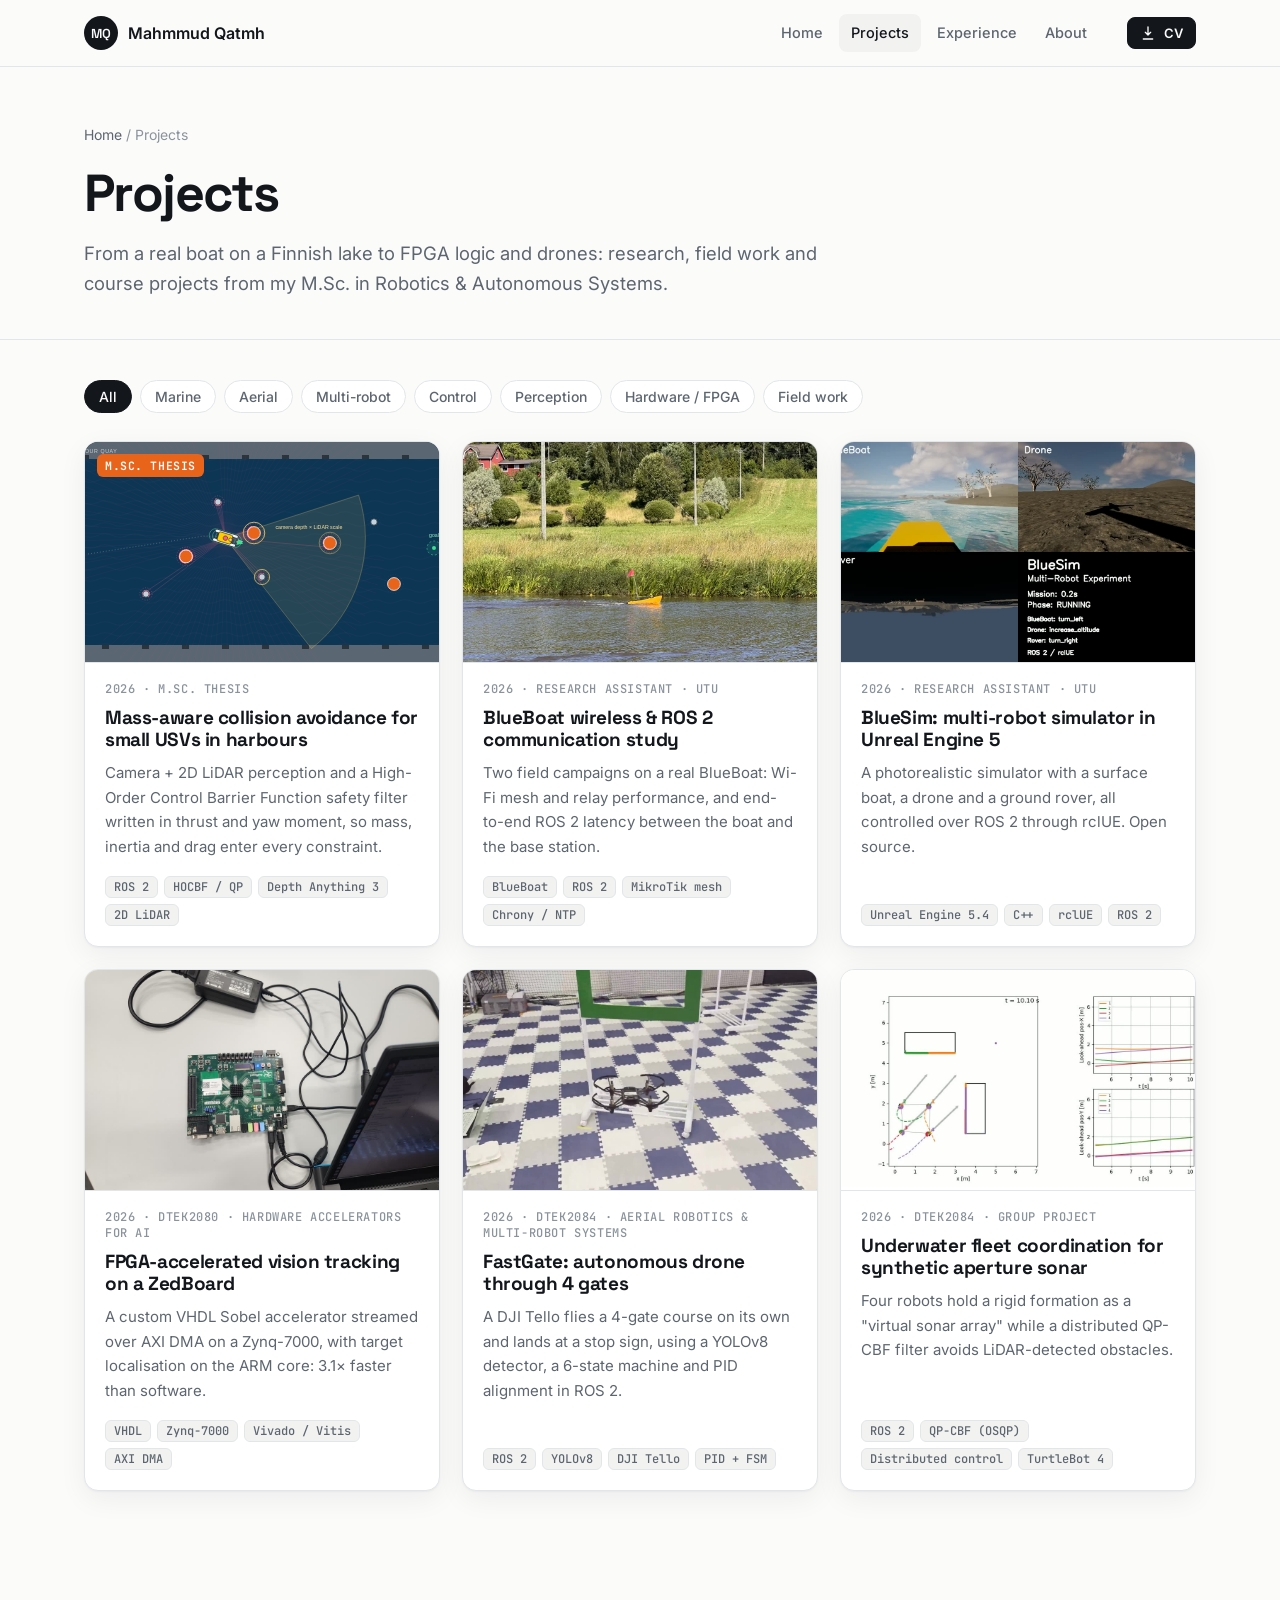
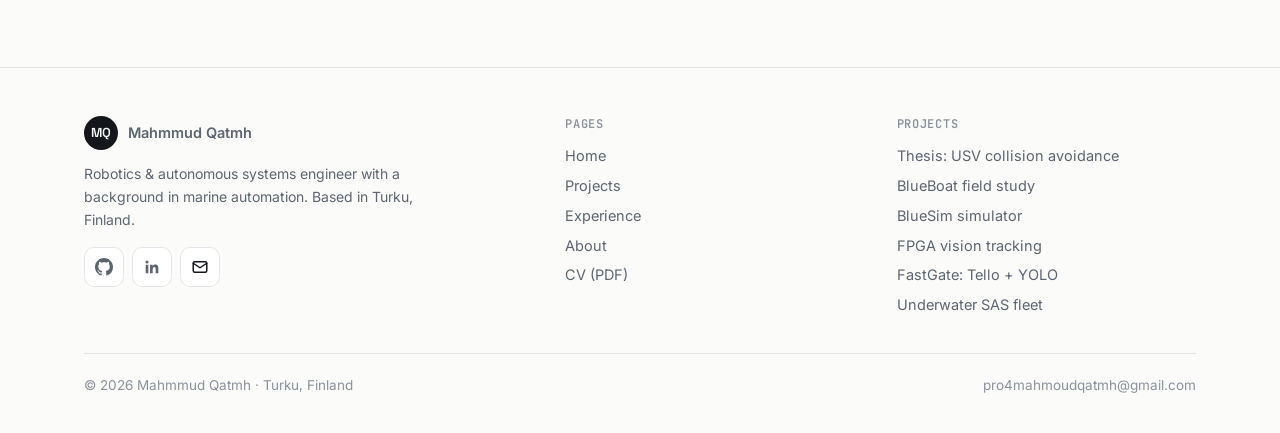
==== projects/index.html @ 80abffbb "Rebuild as multi-page portfolio: project gallery with 6 project pages, experience, about Co-Authored" ====
<!doctype html>
<html lang="en">
<head>
<meta charset="utf-8">
<meta name="viewport" content="width=device-width, initial-scale=1">
<title>Projects · Mahmmud Qatmh</title>
<meta name="description" content="Robotics projects by Mahmmud Qatmh: USV collision avoidance, BlueBoat field study, BlueSim, FPGA vision, autonomous drones and multi-robot control.">
<meta name="author" content="Mahmmud Qatmh">
<meta property="og:title" content="Projects · Mahmmud Qatmh">
<meta property="og:description" content="Robotics projects by Mahmmud Qatmh: USV collision avoidance, BlueBoat field study, BlueSim, FPGA vision, autonomous drones and multi-robot control.">
<meta property="og:image" content="https://mahmmudqatmh.github.io/media/bluesim-multirobot.jpg">
<meta property="og:type" content="website">
<link rel="icon" href="data:image/svg+xml,%3Csvg xmlns='http://www.w3.org/2000/svg' viewBox='0 0 64 64'%3E%3Ccircle cx='32' cy='32' r='32' fill='%2313171c'/%3E%3Ctext x='32' y='41' font-family='Arial' font-weight='700' font-size='24' fill='white' text-anchor='middle'%3EMQ%3C/text%3E%3C/svg%3E">
<link rel="preconnect" href="https://fonts.googleapis.com">
<link rel="preconnect" href="https://fonts.gstatic.com" crossorigin>
<link href="https://fonts.googleapis.com/css2?family=Inter:wght@400;500;600;700&family=JetBrains+Mono:wght@400;500;600&family=Space+Grotesk:wght@500;600;700&display=swap" rel="stylesheet">
<link rel="stylesheet" href="../styles.css?v=202611231419">
</head>
<body>
<a class="skip" href="#main">Skip to content</a>
<header class="site-header">
  <div class="wrap header-inner">
    <a class="brand" href="../index.html"><span class="mono">MQ</span><span>Mahmmud Qatmh</span></a>
    <nav class="nav" aria-label="Main"><a href="../index.html">Home</a><a href="../projects/index.html" aria-current="page">Projects</a><a href="../experience.html">Experience</a><a href="../about.html">About</a></nav>
    <a class="btn btn-small header-cv" href="../Mahmmud_Qatmh_CV.pdf" download><svg viewBox="0 0 24 24" fill="none" stroke="currentColor" stroke-width="2" stroke-linecap="round" stroke-linejoin="round" aria-hidden="true"><path d="M12 3v12m0 0-4-4m4 4 4-4M5 21h14"/></svg>CV</a>
    <button class="menu-btn" aria-label="Menu" aria-expanded="false"><svg width="20" height="20" viewBox="0 0 24 24" fill="none" stroke="currentColor" stroke-width="2" stroke-linecap="round" aria-hidden="true"><path d="M4 7h16M4 12h16M4 17h16"/></svg></button>
  </div>
</header>
<main id="main">

<section class="page-head">
  <div class="wrap">
    <div class="crumbs"><a href="../index.html">Home</a> / Projects</div>
    <h1>Projects</h1>
    <p class="lead narrow">From a real boat on a Finnish lake to FPGA logic and drones: research, field work and course projects from my M.Sc. in Robotics &amp; Autonomous Systems.</p>
  </div>
</section>
<section class="section" style="padding-top:40px">
  <div class="wrap">
    <div class="filters" role="group" aria-label="Filter projects"><button type="button" data-filter="all" aria-pressed="true">All</button><button type="button" data-filter="marine" aria-pressed="false">Marine</button><button type="button" data-filter="aerial" aria-pressed="false">Aerial</button><button type="button" data-filter="multirobot" aria-pressed="false">Multi-robot</button><button type="button" data-filter="control" aria-pressed="false">Control</button><button type="button" data-filter="perception" aria-pressed="false">Perception</button><button type="button" data-filter="hardware" aria-pressed="false">Hardware / FPGA</button><button type="button" data-filter="field" aria-pressed="false">Field work</button></div>
    <div class="grid grid-3"><article class="pcard reveal" data-tags="marine control perception">
      <span class="badge">M.Sc. thesis</span><div class="thumb"><img src="../media/thesis-sim.svg" alt="" loading="lazy"></div>
      <div class="body">
        <div class="meta">2026 · M.Sc. thesis</div>
        <h3><a href="../projects/thesis-usv-collision-avoidance.html">Mass-aware collision avoidance for small USVs in harbours</a></h3>
        <p>Camera + 2D LiDAR perception and a High-Order Control Barrier Function safety filter written in thrust and yaw moment, so mass, inertia and drag enter every constraint.</p>
        <ul class="tags"><li>ROS 2</li><li>HOCBF / QP</li><li>Depth Anything 3</li><li>2D LiDAR</li></ul>
      </div>
    </article><article class="pcard reveal" data-tags="marine field">
      <div class="thumb"><img src="../media/bb-ground2.jpg" alt="" loading="lazy"></div>
      <div class="body">
        <div class="meta">2026 · Research Assistant · UTU</div>
        <h3><a href="../projects/blueboat-communication.html">BlueBoat wireless &amp; ROS 2 communication study</a></h3>
        <p>Two field campaigns on a real BlueBoat: Wi-Fi mesh and relay performance, and end-to-end ROS 2 latency between the boat and the base station.</p>
        <ul class="tags"><li>BlueBoat</li><li>ROS 2</li><li>MikroTik mesh</li><li>Chrony / NTP</li></ul>
      </div>
    </article><article class="pcard reveal" data-tags="marine multirobot aerial">
      <div class="thumb"><img src="../media/bluesim-multirobot.jpg" alt="" loading="lazy"></div>
      <div class="body">
        <div class="meta">2026 · Research Assistant · UTU</div>
        <h3><a href="../projects/bluesim.html">BlueSim: multi-robot simulator in Unreal Engine 5</a></h3>
        <p>A photorealistic simulator with a surface boat, a drone and a ground rover, all controlled over ROS 2 through rclUE. Open source.</p>
        <ul class="tags"><li>Unreal Engine 5.4</li><li>C++</li><li>rclUE</li><li>ROS 2</li></ul>
      </div>
    </article><article class="pcard reveal" data-tags="hardware perception">
      <div class="thumb"><img src="../media/fpga-zedboard.jpg" alt="" loading="lazy"></div>
      <div class="body">
        <div class="meta">2026 · DTEK2080 · Hardware Accelerators for AI</div>
        <h3><a href="../projects/fpga-vision-tracking.html">FPGA-accelerated vision tracking on a ZedBoard</a></h3>
        <p>A custom VHDL Sobel accelerator streamed over AXI DMA on a Zynq-7000, with target localisation on the ARM core: 3.1× faster than software.</p>
        <ul class="tags"><li>VHDL</li><li>Zynq-7000</li><li>Vivado / Vitis</li><li>AXI DMA</li></ul>
      </div>
    </article><article class="pcard reveal" data-tags="aerial perception control">
      <div class="thumb"><img src="../media/fastgate-run.jpg" alt="" loading="lazy"></div>
      <div class="body">
        <div class="meta">2026 · DTEK2084 · Aerial Robotics &amp; Multi-robot Systems</div>
        <h3><a href="../projects/fastgate-tello.html">FastGate: autonomous drone through 4 gates</a></h3>
        <p>A DJI Tello flies a 4-gate course on its own and lands at a stop sign, using a YOLOv8 detector, a 6-state machine and PID alignment in ROS 2.</p>
        <ul class="tags"><li>ROS 2</li><li>YOLOv8</li><li>DJI Tello</li><li>PID + FSM</li></ul>
      </div>
    </article><article class="pcard reveal" data-tags="marine multirobot control">
      <div class="thumb"><img src="../media/sas-full.jpg" alt="" loading="lazy"></div>
      <div class="body">
        <div class="meta">2026 · DTEK2084 · group project</div>
        <h3><a href="../projects/underwater-sas-fleet.html">Underwater fleet coordination for synthetic aperture sonar</a></h3>
        <p>Four robots hold a rigid formation as a &quot;virtual sonar array&quot; while a distributed QP-CBF filter avoids LiDAR-detected obstacles.</p>
        <ul class="tags"><li>ROS 2</li><li>QP-CBF (OSQP)</li><li>Distributed control</li><li>TurtleBot 4</li></ul>
      </div>
    </article></div>
  </div>
</section>
</main>
<footer class="site-footer">
  <div class="wrap">
    <div class="footer-grid">
      <div>
        <a class="brand" href="../index.html"><span class="mono">MQ</span><span>Mahmmud Qatmh</span></a>
        <p class="muted small" style="max-width:340px;margin-top:12px">Robotics &amp; autonomous systems engineer with a background in marine automation. Based in Turku, Finland.</p>
        <div class="icon-row mt-s">
          <a class="icon-btn" href="https://github.com/MahmmudQatmh" target="_blank" rel="noopener" aria-label="GitHub"><svg viewBox="0 0 16 16" fill="currentColor" aria-hidden="true"><path d="M8 0C3.58 0 0 3.58 0 8c0 3.54 2.29 6.53 5.47 7.59.4.07.55-.17.55-.38 0-.19-.01-.82-.01-1.49-2.01.37-2.53-.49-2.69-.94-.09-.23-.48-.94-.82-1.13-.28-.15-.68-.52-.01-.53.63-.01 1.08.58 1.23.82.72 1.21 1.87.87 2.33.66.07-.52.28-.87.51-1.07-1.78-.2-3.64-.89-3.64-3.95 0-.87.31-1.59.82-2.15-.08-.2-.36-1.02.08-2.12 0 0 .67-.21 2.2.82.64-.18 1.32-.27 2-.27.68 0 1.36.09 2 .27 1.53-1.04 2.2-.82 2.2-.82.44 1.1.16 1.92.08 2.12.51.56.82 1.27.82 2.15 0 3.07-1.87 3.75-3.65 3.95.29.25.54.73.54 1.48 0 1.07-.01 1.93-.01 2.2 0 .21.15.46.55.38A8.01 8.01 0 0016 8c0-4.42-3.58-8-8-8z"/></svg></a>
          <a class="icon-btn" href="https://www.linkedin.com/in/mahmmud-qatmh" target="_blank" rel="noopener" aria-label="LinkedIn"><svg viewBox="0 0 24 24" fill="currentColor" aria-hidden="true"><path d="M20.45 20.45h-3.55v-5.57c0-1.33-.03-3.04-1.85-3.04-1.85 0-2.14 1.45-2.14 2.94v5.67H9.36V9h3.41v1.56h.05c.48-.9 1.64-1.85 3.37-1.85 3.6 0 4.27 2.37 4.27 5.46v6.28zM5.34 7.43a2.06 2.06 0 110-4.12 2.06 2.06 0 010 4.12zM7.12 20.45H3.56V9h3.56v11.45z"/></svg></a>
          <button class="icon-btn" data-open-email aria-label="Email"><svg viewBox="0 0 24 24" fill="none" stroke="currentColor" stroke-width="2" stroke-linecap="round" stroke-linejoin="round" aria-hidden="true"><rect x="3" y="5" width="18" height="14" rx="2"/><path d="m3 7 9 6 9-6"/></svg></button>
        </div>
      </div>
      <div><h4>Pages</h4><ul><li><a href="../index.html">Home</a></li><li><a href="../projects/index.html">Projects</a></li><li><a href="../experience.html">Experience</a></li><li><a href="../about.html">About</a></li><li><a href="../Mahmmud_Qatmh_CV.pdf" download>CV (PDF)</a></li></ul></div>
      <div><h4>Projects</h4><ul><li><a href="../projects/thesis-usv-collision-avoidance.html">Thesis: USV collision avoidance</a></li><li><a href="../projects/blueboat-communication.html">BlueBoat field study</a></li><li><a href="../projects/bluesim.html">BlueSim simulator</a></li><li><a href="../projects/fpga-vision-tracking.html">FPGA vision tracking</a></li><li><a href="../projects/fastgate-tello.html">FastGate: Tello + YOLO</a></li><li><a href="../projects/underwater-sas-fleet.html">Underwater SAS fleet</a></li></ul></div>
    </div>
    <div class="footer-bottom"><span>© 2026 Mahmmud Qatmh · Turku, Finland</span><span>pro4mahmoudqatmh@gmail.com</span></div>
  </div>
</footer>
<script src="../main.js?v=202611231419"></script>
</body>
</html>
---- styles.css ----
/* =========================================================
   Mahmmud Qatmh — portfolio
   Design tokens, layout and components
   ========================================================= */
:root {
  --bg: #fbfbfa;
  --bg-alt: #f2f3f1;
  --surface: #ffffff;
  --text: #13171c;
  --muted: #5d6670;
  --faint: #8a939c;
  --line: #e3e6e8;
  --accent: #1d4ed8;
  --accent-ink: #ffffff;
  --accent-soft: #e8eefc;
  --signal: #e8641b;
  --ok: #16a34a;
  --radius: 14px;
  --shadow: 0 1px 2px rgba(16, 24, 40, .04), 0 8px 28px rgba(16, 24, 40, .06);
  --dp-sea: #0d3554;
  --dp-wave: rgba(255,255,255,.14);
  --font: "Inter", system-ui, -apple-system, "Segoe UI", sans-serif;
  --display: "Space Grotesk", "Inter", system-ui, sans-serif;
  --mono: "JetBrains Mono", ui-monospace, monospace;
  color-scheme: light;
}
@media (prefers-color-scheme: dark) {
  :root {
    --bg: #0c0f13;
    --bg-alt: #12161b;
    --surface: #161b21;
    --text: #e8ecf0;
    --muted: #9aa5b1;
    --faint: #6e7883;
    --line: #252c34;
    --accent: #6d9cff;
    --accent-ink: #08111f;
    --accent-soft: #17223a;
    --signal: #ff8a3d;
    --shadow: none;
    --dp-sea: #082338;
    color-scheme: dark;
  }
}

* { box-sizing: border-box; }
html { scroll-behavior: smooth; scroll-padding-top: 80px; -webkit-text-size-adjust: 100%; }
body { margin: 0; background: var(--bg); color: var(--text); font: 16px/1.65 var(--font); -webkit-font-smoothing: antialiased; }
img, video, svg { max-width: 100%; display: block; }
a { color: var(--accent); text-decoration-thickness: 1px; text-underline-offset: 3px; }
code { font: .86em var(--mono); background: var(--bg-alt); border: 1px solid var(--line); padding: .05em .35em; border-radius: 5px; }
h1, h2, h3, h4 { font-family: var(--display); letter-spacing: -.02em; line-height: 1.15; margin: 0; }
.wrap { max-width: 1160px; margin: 0 auto; padding: 0 24px; }
.narrow { max-width: 760px; }
.muted { color: var(--muted); }
.small { font-size: 14px; }
.mt-s { margin-top: 16px; } .mt { margin-top: 48px; } .mt-m { margin-top: 36px; }
.skip { position: absolute; left: -999px; top: 8px; background: var(--surface); padding: 8px 12px; border-radius: 8px; z-index: 100; }
.skip:focus { left: 8px; }
:focus-visible { outline: 2px solid var(--accent); outline-offset: 2px; }

/* ---------- header ---------- */
.site-header { position: sticky; top: 0; z-index: 50; background: color-mix(in srgb, var(--bg) 85%, transparent); backdrop-filter: saturate(1.4) blur(12px); border-bottom: 1px solid var(--line); }
.header-inner { display: flex; align-items: center; gap: 28px; height: 66px; }
.brand { display: flex; align-items: center; gap: 10px; color: var(--text); text-decoration: none; font-weight: 600; }
.mono { width: 34px; height: 34px; border-radius: 50%; display: grid; place-items: center; background: var(--text); color: var(--bg); font: 600 13px var(--display); letter-spacing: .02em; flex: none; overflow: hidden; }
.mono img { width: 100%; height: 100%; object-fit: cover; }
.nav { display: flex; gap: 4px; margin-left: auto; }
.nav a { color: var(--muted); text-decoration: none; font-size: 14.5px; font-weight: 500; padding: 7px 12px; border-radius: 8px; }
.nav a:hover { color: var(--text); background: var(--bg-alt); }
.nav a[aria-current="page"] { color: var(--text); background: var(--bg-alt); }
.menu-btn { display: none; margin-left: auto; background: none; border: 1px solid var(--line); border-radius: 8px; width: 40px; height: 38px; color: var(--text); cursor: pointer; }
.menu-btn svg { margin: auto; }

/* ---------- buttons ---------- */
.btn { display: inline-flex; align-items: center; gap: 8px; background: var(--text); color: var(--bg); padding: 11px 18px; border-radius: 10px; font: 600 14.5px var(--font); text-decoration: none; border: 1px solid var(--text); cursor: pointer; transition: transform .15s, opacity .15s; white-space: nowrap; }
.btn:hover { transform: translateY(-1px); opacity: .92; }
.btn-ghost { background: var(--surface); color: var(--text); border-color: var(--line); }
.btn-ghost:hover { border-color: var(--faint); }
.btn-accent { background: var(--accent); border-color: var(--accent); color: var(--accent-ink); }
.btn-small { padding: 7px 12px; font-size: 13px; border-radius: 8px; }
.btn svg { width: 16px; height: 16px; flex: none; }
.btn-row { display: flex; flex-wrap: wrap; gap: 10px; }
.icon-row { display: flex; gap: 8px; }
.icon-btn { width: 40px; height: 40px; border-radius: 10px; display: grid; place-items: center; border: 1px solid var(--line); background: var(--surface); color: var(--text); cursor: pointer; transition: border-color .15s; }
.icon-btn:hover { border-color: var(--faint); }
.icon-btn svg { width: 18px; height: 18px; }

/* ---------- labels, tags ---------- */
.eyebrow { font: 500 12.5px/1.4 var(--mono); text-transform: uppercase; letter-spacing: .07em; color: var(--signal); margin: 0 0 14px; }
.pill { display: inline-flex; align-items: center; gap: 8px; font-size: 13.5px; font-weight: 500; color: var(--text); background: var(--surface); border: 1px solid var(--line); padding: 6px 12px 6px 10px; border-radius: 999px; }
.dot { width: 8px; height: 8px; border-radius: 50%; background: var(--ok); box-shadow: 0 0 0 4px color-mix(in srgb, var(--ok) 20%, transparent); flex: none; }
.tags { display: flex; flex-wrap: wrap; gap: 6px; list-style: none; padding: 0; margin: 0; }
.tags li { font: 500 12px var(--mono); color: var(--muted); background: var(--bg-alt); border: 1px solid var(--line); padding: 2px 8px; border-radius: 6px; }
.chips { display: flex; flex-wrap: wrap; gap: 8px; margin: 0; }
.chips span { background: var(--surface); border: 1px solid var(--line); border-radius: 999px; padding: 5px 12px; font-size: 14px; }

/* ---------- sections ---------- */
.section { padding: 88px 0; }
.section.alt { background: var(--bg-alt); border-top: 1px solid var(--line); border-bottom: 1px solid var(--line); }
.section-head { display: flex; align-items: end; justify-content: space-between; gap: 24px; margin-bottom: 36px; }
.h2 { font-size: clamp(28px, 3.4vw, 38px); }
.h3 { font-size: 20px; margin-bottom: 12px; }
.lead { font-size: 18.5px; color: var(--muted); margin: 0; }
.lead b, .lead strong { color: var(--text); font-weight: 600; }
.link-arrow { font-weight: 600; text-decoration: none; white-space: nowrap; }
.link-arrow:hover { text-decoration: underline; }

/* ---------- home hero ---------- */
.hero { padding: 72px 0 64px; }
.hero-grid { display: grid; grid-template-columns: 1.35fr 1fr; gap: 56px; align-items: center; }
.hero h1 { font-size: clamp(40px, 6vw, 68px); letter-spacing: -.035em; margin: 22px 0 10px; }
.hero .role { font: 500 clamp(18px, 2vw, 22px)/1.35 var(--display); color: var(--muted); margin: 0 0 22px; }
.hero .lead { max-width: 620px; margin-bottom: 28px; }
.hero .btn-row { margin-bottom: 26px; }
.profile-card { background: var(--surface); border: 1px solid var(--line); border-radius: 20px; padding: 22px; box-shadow: var(--shadow); }
.portrait { aspect-ratio: 4/3; border-radius: 14px; overflow: hidden; background: linear-gradient(135deg, #0d3554, #1d4ed8 60%, #e8641b); display: grid; place-items: center; position: relative; }
.portrait img, .portrait video { width: 100%; height: 100%; object-fit: cover; }
.portrait .initials { font: 600 64px var(--display); color: #fff; letter-spacing: -.02em; }
.portrait-cap { position: absolute; left: 10px; bottom: 10px; font: 500 11.5px var(--mono); color: #fff; background: rgba(0,0,0,.45); padding: 3px 8px; border-radius: 6px; }
.facts { list-style: none; padding: 0; margin: 18px 0 0; display: grid; gap: 0; }
.facts li { display: flex; justify-content: space-between; gap: 16px; padding: 10px 2px; border-top: 1px solid var(--line); font-size: 14.5px; }
.facts li span { color: var(--muted); }
.facts li b { font-weight: 600; text-align: right; }

/* ---------- logos / numbers strip ---------- */
.strip { display: grid; grid-template-columns: repeat(4, 1fr); border: 1px solid var(--line); border-radius: var(--radius); background: var(--surface); overflow: hidden; }
.strip div { padding: 20px 22px; border-left: 1px solid var(--line); }
.strip div:first-child { border-left: 0; }
.strip b { display: block; font: 600 28px var(--display); letter-spacing: -.02em; }
.strip span { font-size: 13.5px; color: var(--muted); }

/* ---------- news ---------- */
.news { list-style: none; padding: 0; margin: 0; border-top: 1px solid var(--line); }
.news li { display: grid; grid-template-columns: 110px 1fr; gap: 20px; padding: 16px 0; border-bottom: 1px solid var(--line); }
.news time { font: 500 13px/1.8 var(--mono); color: var(--faint); }
.news a { font-weight: 600; }

/* ---------- project cards ---------- */
.grid { display: grid; gap: 22px; }
.grid-3 { grid-template-columns: repeat(3, 1fr); }
.grid-2 { grid-template-columns: repeat(2, 1fr); }
.card { background: var(--surface); border: 1px solid var(--line); border-radius: var(--radius); padding: 24px; box-shadow: var(--shadow); }
.card h3 { font-size: 18.5px; margin-bottom: 8px; }
.card p { margin: 0 0 10px; color: var(--muted); font-size: 15px; }
.card p:last-child { margin-bottom: 0; }
.pcard { display: flex; flex-direction: column; background: var(--surface); border: 1px solid var(--line); border-radius: var(--radius); overflow: hidden; box-shadow: var(--shadow); transition: transform .2s, border-color .2s; position: relative; }
.pcard:hover { transform: translateY(-3px); border-color: var(--faint); }
.pcard .thumb { aspect-ratio: 16/10; background: var(--bg-alt); overflow: hidden; border-bottom: 1px solid var(--line); }
.pcard .thumb img { width: 100%; height: 100%; object-fit: cover; transition: transform .4s; }
.pcard:hover .thumb img { transform: scale(1.03); }
.pcard .body { padding: 18px 20px 20px; display: flex; flex-direction: column; gap: 10px; flex: 1; }
.pcard .meta { font: 500 12px var(--mono); color: var(--faint); text-transform: uppercase; letter-spacing: .05em; }
.pcard h3 { font-size: 19px; }
.pcard h3 a { color: var(--text); text-decoration: none; }
.pcard h3 a::after { content: ""; position: absolute; inset: 0; }
.pcard p { margin: 0; color: var(--muted); font-size: 15px; }
.pcard .tags { margin-top: auto; padding-top: 6px; }
.pcard .badge { position: absolute; top: 12px; left: 12px; font: 600 11.5px var(--mono); text-transform: uppercase; letter-spacing: .05em; background: var(--signal); color: #fff; padding: 4px 8px; border-radius: 6px; }

.filters { display: flex; flex-wrap: wrap; gap: 8px; margin-bottom: 28px; }
.filters button { font: 500 14px var(--font); background: var(--surface); color: var(--muted); border: 1px solid var(--line); padding: 7px 14px; border-radius: 999px; cursor: pointer; }
.filters button[aria-pressed="true"] { background: var(--text); color: var(--bg); border-color: var(--text); }
.pcard[hidden] { display: none; }

/* ---------- two-worlds ---------- */
.worlds { display: grid; grid-template-columns: 1fr 1fr; gap: 22px; }
.world { border-radius: 18px; padding: 30px; border: 1px solid var(--line); background: var(--surface); display: flex; flex-direction: column; gap: 14px; }
.world .k { font: 500 12.5px var(--mono); text-transform: uppercase; letter-spacing: .06em; color: var(--signal); }
.world h3 { font-size: 24px; }
.world p { margin: 0; color: var(--muted); }
.world ul { margin: 0; padding-left: 18px; color: var(--muted); font-size: 15px; display: grid; gap: 4px; }
.world .link-arrow { margin-top: auto; }

/* ---------- page header (inner pages) ---------- */
.page-head { padding: 56px 0 40px; border-bottom: 1px solid var(--line); }
.page-head h1 { font-size: clamp(34px, 5vw, 52px); letter-spacing: -.03em; margin-bottom: 14px; }
.crumbs { font-size: 14px; color: var(--faint); margin-bottom: 18px; }
.crumbs a { color: var(--muted); text-decoration: none; }
.crumbs a:hover { color: var(--text); }

/* ---------- project page ---------- */
.proj-meta { display: grid; grid-template-columns: repeat(4, 1fr); gap: 0; border: 1px solid var(--line); border-radius: var(--radius); background: var(--surface); margin: 28px 0 22px; overflow: hidden; }
.proj-meta div { padding: 14px 18px; border-left: 1px solid var(--line); }
.proj-meta div:first-child { border-left: 0; }
.proj-meta dt { font: 500 11.5px var(--mono); text-transform: uppercase; letter-spacing: .06em; color: var(--faint); margin-bottom: 4px; }
.proj-meta dd { margin: 0; font-size: 14.5px; font-weight: 500; }
.hero-media { margin: 36px 0 0; border-radius: 16px; overflow: hidden; border: 1px solid var(--line); background: #000; }
.hero-media video, .hero-media img { width: 100%; max-height: 640px; object-fit: contain; background: #000; }
.hero-media.light { background: var(--surface); }
.prose-grid { display: grid; grid-template-columns: 1fr 300px; gap: 56px; align-items: start; }
.prose { max-width: 720px; }
.prose h2 { font-size: 26px; margin: 48px 0 14px; }
.prose h2:first-child { margin-top: 0; }
.prose h3 { font-size: 19px; margin: 28px 0 8px; }
.prose p, .prose li { color: color-mix(in srgb, var(--text) 85%, var(--muted)); }
.prose ul, .prose ol { padding-left: 20px; display: grid; gap: 6px; }
.prose figure { margin: 26px 0; }
.prose figure img, .prose figure video { width: 100%; border-radius: 12px; border: 1px solid var(--line); background: var(--surface); }
.prose figcaption, .fig-cap { font-size: 13.5px; color: var(--muted); margin-top: 8px; }
.aside { position: sticky; top: 90px; display: grid; gap: 16px; }
.aside .card { padding: 20px; }
.aside h4 { font: 600 12px var(--mono); text-transform: uppercase; letter-spacing: .06em; color: var(--faint); margin-bottom: 10px; }
.aside ul { list-style: none; padding: 0; margin: 0; display: grid; gap: 8px; font-size: 14.5px; }
.stats { display: grid; grid-template-columns: repeat(3, 1fr); gap: 12px; margin: 22px 0; }
.stat { background: var(--surface); border: 1px solid var(--line); border-radius: 12px; padding: 16px; }
.stat b { display: block; font: 600 26px var(--display); letter-spacing: -.02em; }
.stat span { font-size: 13.5px; color: var(--muted); }
.stat.todo { border-style: dashed; }
.stat.todo b { font-size: 16px; color: var(--muted); font-family: var(--font); font-weight: 500; font-style: italic; }
table.t { width: 100%; border-collapse: collapse; font-size: 15px; margin: 18px 0; background: var(--surface); border: 1px solid var(--line); border-radius: 12px; overflow: hidden; }
table.t th, table.t td { text-align: left; padding: 10px 14px; border-bottom: 1px solid var(--line); }
table.t th { font: 600 12px var(--mono); text-transform: uppercase; letter-spacing: .05em; color: var(--faint); background: var(--bg-alt); }
table.t tr:last-child td { border-bottom: 0; }
.gallery { display: grid; grid-template-columns: repeat(2, 1fr); gap: 12px; margin: 22px 0; }
.gallery figure { margin: 0; }
.gallery img { width: 100%; aspect-ratio: 4/3; object-fit: cover; border-radius: 10px; border: 1px solid var(--line); }
.steps { list-style: none; counter-reset: st; padding: 0 !important; display: grid; gap: 10px !important; }
.steps li { counter-increment: st; position: relative; padding: 12px 14px 12px 50px; border: 1px solid var(--line); border-radius: 10px; background: var(--surface); }
.steps li::before { content: counter(st); position: absolute; left: 14px; top: 12px; width: 24px; height: 24px; border-radius: 50%; background: var(--signal); color: #fff; font: 600 12px/24px var(--mono); text-align: center; }
.steps b { display: block; color: var(--text); }
.note { font-size: 14px; color: var(--muted); border-left: 3px solid var(--signal); padding: 10px 14px; background: var(--bg-alt); border-radius: 0 10px 10px 0; margin: 18px 0; }
.wide { margin: 40px 0; }
.pager { display: grid; grid-template-columns: 1fr 1fr; gap: 16px; margin-top: 64px; }
.pager a { display: block; padding: 18px 20px; border: 1px solid var(--line); border-radius: 12px; background: var(--surface); text-decoration: none; color: var(--text); }
.pager a:hover { border-color: var(--faint); }
.pager span { display: block; font: 500 12px var(--mono); text-transform: uppercase; color: var(--faint); margin-bottom: 4px; }
.pager .next { text-align: right; }

/* video tabs (BlueSim) */
.player { background: var(--surface); border: 1px solid var(--line); border-radius: 16px; padding: 14px; box-shadow: var(--shadow); }
.tabs { display: flex; flex-wrap: wrap; gap: 6px; margin-bottom: 12px; }
.tabs button { font: 500 14px var(--font); background: transparent; color: var(--muted); border: 1px solid var(--line); padding: 7px 14px; border-radius: 999px; cursor: pointer; }
.tabs button[aria-selected="true"] { background: var(--text); color: var(--bg); border-color: var(--text); }
.player video { width: 100%; aspect-ratio: 16/9; background: #000; border-radius: 10px; object-fit: contain; }
.caption { font-size: 14px; color: var(--muted); margin: 10px 4px 2px; }

/* ---------- experience ---------- */
.xp { display: grid; grid-template-columns: 220px 1fr; gap: 32px; padding: 34px 0; border-top: 1px solid var(--line); }
.xp:first-of-type { border-top: 0; }
.xp .when { font: 500 13.5px/1.6 var(--mono); color: var(--faint); }
.xp .where { font-size: 14.5px; color: var(--muted); margin-top: 4px; }
.xp h3 { font-size: 22px; margin-bottom: 4px; }
.xp .org { color: var(--muted); font-weight: 500; margin-bottom: 14px; }
.xp ul { margin: 0; padding-left: 20px; display: grid; gap: 6px; }
.xp .tags { margin-top: 16px; }
.cases { display: grid; grid-template-columns: repeat(3, 1fr); gap: 16px; margin-top: 28px; }
.case .tag { display: inline-block; font: 500 12px var(--mono); color: var(--signal); border: 1px solid color-mix(in srgb, var(--signal) 40%, transparent); padding: 3px 8px; border-radius: 999px; margin-bottom: 12px; }
.case dl { margin: 0; font-size: 14.5px; }
.case dt { font: 600 11.5px var(--mono); text-transform: uppercase; letter-spacing: .05em; color: var(--faint); margin-top: 12px; }
.case dd { margin: 4px 0 0; color: var(--muted); }

/* ---------- about ---------- */
.about-grid { display: grid; grid-template-columns: 1fr 1.4fr; gap: 56px; align-items: start; }
.edu { display: grid; gap: 16px; }
.progress { display: flex; gap: 3px; height: 30px; border-radius: 8px; overflow: hidden; margin: 14px 0 4px; }
.progress .bar { display: flex; align-items: center; padding: 0 10px; font-size: 12.5px; font-weight: 600; white-space: nowrap; overflow: hidden; }
.progress .done { background: var(--accent); color: var(--accent-ink); }
.progress .thesis { background: repeating-linear-gradient(-45deg, color-mix(in srgb, var(--signal) 80%, transparent) 0 8px, var(--signal) 8px 16px); color: #fff; }
.progress .rest { background: var(--line); padding: 0; }
.skills { display: grid; grid-template-columns: repeat(2, 1fr); gap: 26px 36px; }
.skills h3 { font-size: 15px; margin-bottom: 10px; font-family: var(--font); letter-spacing: 0; }
.pubs { padding-left: 20px; margin: 0; display: grid; gap: 14px; }
.pubs li { color: var(--muted); }
.pubs b { color: var(--text); }

/* ---------- contact / footer ---------- */
.cta { border-radius: 22px; padding: 48px; background: var(--text); color: var(--bg); display: grid; grid-template-columns: 1.4fr 1fr; gap: 32px; align-items: center; }
.cta h2 { font-size: clamp(28px, 3.4vw, 40px); }
.cta p { color: color-mix(in srgb, var(--bg) 70%, var(--text)); margin: 12px 0 0; }
.cta .btn { background: var(--bg); color: var(--text); border-color: var(--bg); }
.cta .btn-ghost { background: transparent; color: var(--bg); border-color: color-mix(in srgb, var(--bg) 35%, transparent); }
.cta .btn-row { justify-content: flex-end; }
.site-footer { border-top: 1px solid var(--line); padding: 48px 0 36px; margin-top: 88px; font-size: 14.5px; }
.footer-grid { display: grid; grid-template-columns: 1.5fr 1fr 1fr; gap: 32px; }
.site-footer h4 { font: 600 12px var(--mono); text-transform: uppercase; letter-spacing: .06em; color: var(--faint); margin-bottom: 12px; }
.site-footer ul { list-style: none; padding: 0; margin: 0; display: grid; gap: 6px; }
.site-footer a { color: var(--muted); text-decoration: none; }
.site-footer a:hover { color: var(--text); }
.footer-bottom { display: flex; justify-content: space-between; gap: 16px; margin-top: 36px; padding-top: 20px; border-top: 1px solid var(--line); color: var(--faint); font-size: 13.5px; }

/* reveal on scroll */
.reveal { opacity: 0; transform: translateY(14px); transition: opacity .6s ease, transform .6s ease; }
.reveal.in { opacity: 1; transform: none; }

/* ---------- responsive ---------- */
@media (max-width: 980px) {
  .hero-grid, .prose-grid, .about-grid, .cta, .worlds { grid-template-columns: 1fr; }
  .grid-3 { grid-template-columns: repeat(2, 1fr); }
  .cases { grid-template-columns: 1fr; }
  .aside { position: static; }
  .cta .btn-row { justify-content: flex-start; }
  .footer-grid { grid-template-columns: 1fr 1fr; }
}
@media (max-width: 760px) {
  .nav { display: none; position: absolute; top: 66px; left: 0; right: 0; flex-direction: column; gap: 0; background: var(--bg); border-bottom: 1px solid var(--line); padding: 8px 16px 14px; }
  .nav.open { display: flex; }
  .nav a { padding: 12px; font-size: 16px; }
  .menu-btn { display: grid; }
  .header-cv { display: none; }
  .grid-3, .grid-2, .gallery, .skills { grid-template-columns: 1fr; }
  .strip, .proj-meta { grid-template-columns: 1fr 1fr; }
  .strip div:nth-child(3), .proj-meta div:nth-child(3) { border-left: 0; }
  .strip div:nth-child(n+3), .proj-meta div:nth-child(n+3) { border-top: 1px solid var(--line); }
  .stats { grid-template-columns: 1fr 1fr; }
  .xp { grid-template-columns: 1fr; gap: 10px; }
  .news li { grid-template-columns: 1fr; gap: 2px; }
  .section { padding: 64px 0; }
  .hero { padding-top: 44px; }
  .cta { padding: 30px 24px; }
  .pager { grid-template-columns: 1fr; }
  .section-head { flex-direction: column; align-items: start; }
}
@media (max-width: 480px) {
  .wrap { padding: 0 16px; }
  .footer-grid { grid-template-columns: 1fr; }
  .footer-bottom { flex-direction: column; }
}
@media (prefers-reduced-motion: reduce) {
  html { scroll-behavior: auto; }
  .reveal { opacity: 1; transform: none; transition: none; }
  .pcard, .pcard .thumb img, .btn { transition: none; }
}
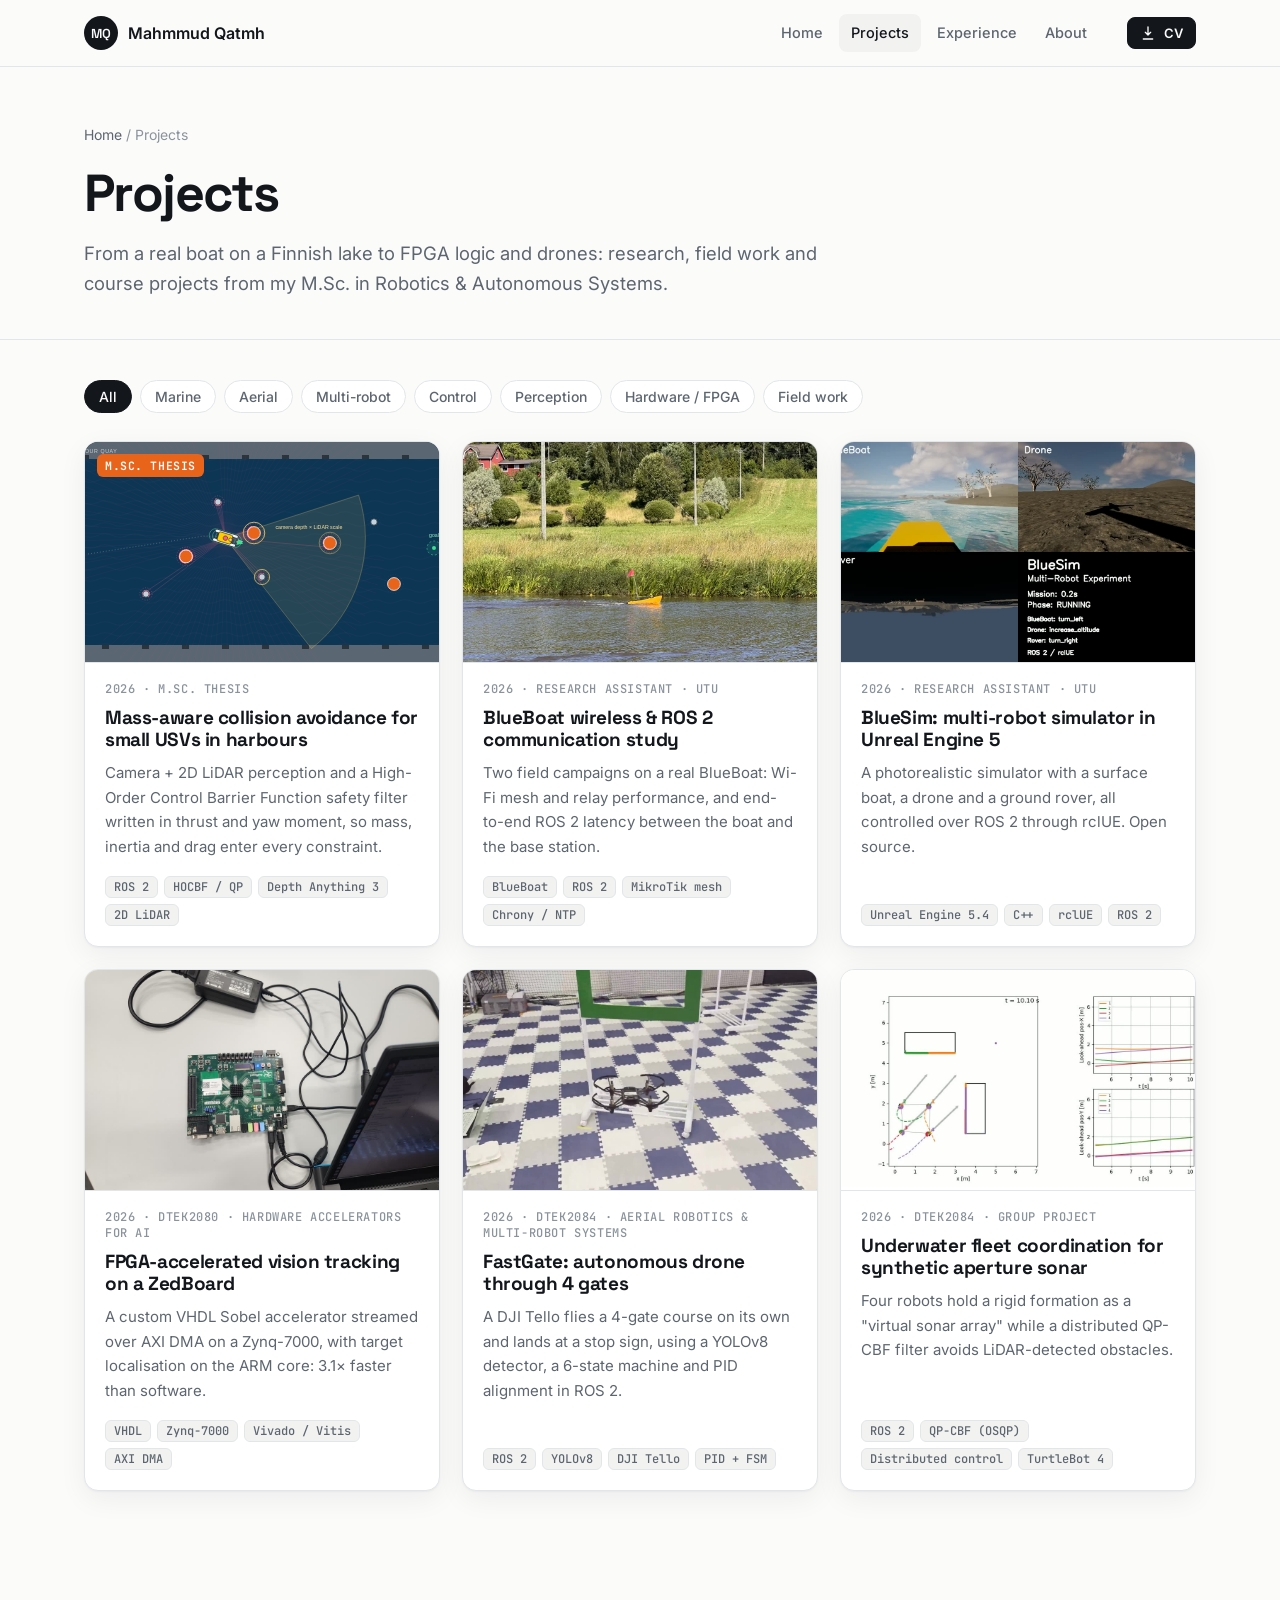
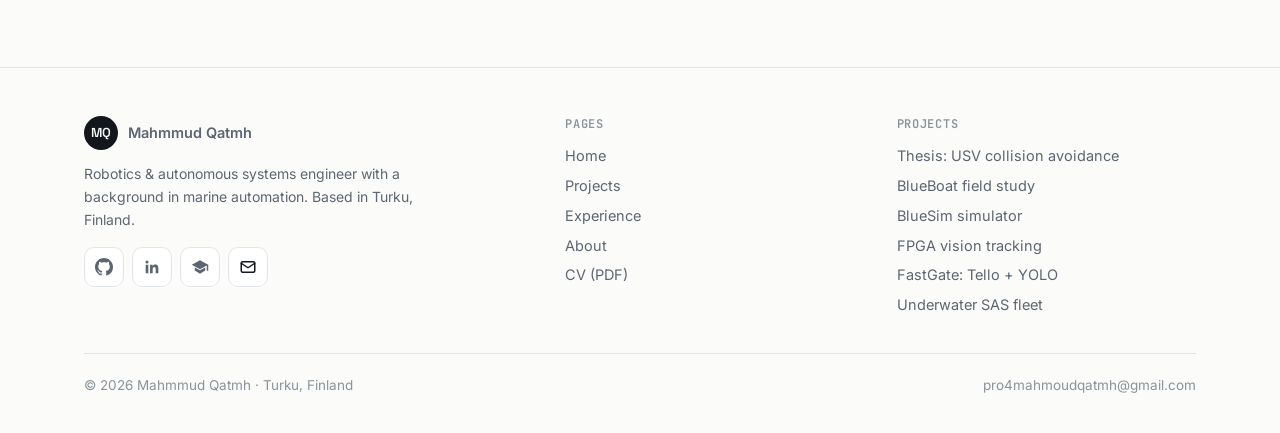
==== commit 29a0209c: "Fix email panel styling, LinkedIn URL; add phone panel, new CV, Google Scholar, publication links Co" ====
--- a/projects/index.html
+++ b/projects/index.html
@@ -14,7 +14,7 @@
 <link rel="preconnect" href="https://fonts.googleapis.com">
 <link rel="preconnect" href="https://fonts.gstatic.com" crossorigin>
 <link href="https://fonts.googleapis.com/css2?family=Inter:wght@400;500;600;700&family=JetBrains+Mono:wght@400;500;600&family=Space+Grotesk:wght@500;600;700&display=swap" rel="stylesheet">
-<link rel="stylesheet" href="../styles.css?v=202611231419">
+<link rel="stylesheet" href="../styles.css?v=202611240638">
 </head>
 <body>
 <a class="skip" href="#main">Skip to content</a>
@@ -98,7 +98,8 @@
         <p class="muted small" style="max-width:340px;margin-top:12px">Robotics &amp; autonomous systems engineer with a background in marine automation. Based in Turku, Finland.</p>
         <div class="icon-row mt-s">
           <a class="icon-btn" href="https://github.com/MahmmudQatmh" target="_blank" rel="noopener" aria-label="GitHub"><svg viewBox="0 0 16 16" fill="currentColor" aria-hidden="true"><path d="M8 0C3.58 0 0 3.58 0 8c0 3.54 2.29 6.53 5.47 7.59.4.07.55-.17.55-.38 0-.19-.01-.82-.01-1.49-2.01.37-2.53-.49-2.69-.94-.09-.23-.48-.94-.82-1.13-.28-.15-.68-.52-.01-.53.63-.01 1.08.58 1.23.82.72 1.21 1.87.87 2.33.66.07-.52.28-.87.51-1.07-1.78-.2-3.64-.89-3.64-3.95 0-.87.31-1.59.82-2.15-.08-.2-.36-1.02.08-2.12 0 0 .67-.21 2.2.82.64-.18 1.32-.27 2-.27.68 0 1.36.09 2 .27 1.53-1.04 2.2-.82 2.2-.82.44 1.1.16 1.92.08 2.12.51.56.82 1.27.82 2.15 0 3.07-1.87 3.75-3.65 3.95.29.25.54.73.54 1.48 0 1.07-.01 1.93-.01 2.2 0 .21.15.46.55.38A8.01 8.01 0 0016 8c0-4.42-3.58-8-8-8z"/></svg></a>
-          <a class="icon-btn" href="https://www.linkedin.com/in/mahmmud-qatmh" target="_blank" rel="noopener" aria-label="LinkedIn"><svg viewBox="0 0 24 24" fill="currentColor" aria-hidden="true"><path d="M20.45 20.45h-3.55v-5.57c0-1.33-.03-3.04-1.85-3.04-1.85 0-2.14 1.45-2.14 2.94v5.67H9.36V9h3.41v1.56h.05c.48-.9 1.64-1.85 3.37-1.85 3.6 0 4.27 2.37 4.27 5.46v6.28zM5.34 7.43a2.06 2.06 0 110-4.12 2.06 2.06 0 010 4.12zM7.12 20.45H3.56V9h3.56v11.45z"/></svg></a>
+          <a class="icon-btn" href="https://www.linkedin.com/in/mahmmud-qatmh-151688215/" target="_blank" rel="noopener" aria-label="LinkedIn"><svg viewBox="0 0 24 24" fill="currentColor" aria-hidden="true"><path d="M20.45 20.45h-3.55v-5.57c0-1.33-.03-3.04-1.85-3.04-1.85 0-2.14 1.45-2.14 2.94v5.67H9.36V9h3.41v1.56h.05c.48-.9 1.64-1.85 3.37-1.85 3.6 0 4.27 2.37 4.27 5.46v6.28zM5.34 7.43a2.06 2.06 0 110-4.12 2.06 2.06 0 010 4.12zM7.12 20.45H3.56V9h3.56v11.45z"/></svg></a>
+          <a class="icon-btn" href="https://scholar.google.com/citations?view_op=search_authors&mauthors=Mahmmud+Qatmh" target="_blank" rel="noopener" aria-label="Google Scholar"><svg viewBox="0 0 24 24" fill="currentColor" aria-hidden="true"><path d="M12 3 1 9l11 6 9-4.91V17h2V9L12 3zm-6.82 9.5L5 13.18v3.64L12 21l7-4.18v-3.64l-.18-.68L12 16.27 5.18 12.5z"/></svg></a>
           <button class="icon-btn" data-open-email aria-label="Email"><svg viewBox="0 0 24 24" fill="none" stroke="currentColor" stroke-width="2" stroke-linecap="round" stroke-linejoin="round" aria-hidden="true"><rect x="3" y="5" width="18" height="14" rx="2"/><path d="m3 7 9 6 9-6"/></svg></button>
         </div>
       </div>
@@ -108,6 +109,6 @@
     <div class="footer-bottom"><span>© 2026 Mahmmud Qatmh · Turku, Finland</span><span>pro4mahmoudqatmh@gmail.com</span></div>
   </div>
 </footer>
-<script src="../main.js?v=202611231419"></script>
+<script src="../main.js?v=202611240638"></script>
 </body>
 </html>
--- a/styles.css
+++ b/styles.css
@@ -116,6 +116,8 @@
 .profile-card { background: var(--surface); border: 1px solid var(--line); border-radius: 20px; padding: 22px; box-shadow: var(--shadow); }
 .portrait { aspect-ratio: 4/3; border-radius: 14px; overflow: hidden; background: linear-gradient(135deg, #0d3554, #1d4ed8 60%, #e8641b); display: grid; place-items: center; position: relative; }
 .portrait img, .portrait video { width: 100%; height: 100%; object-fit: cover; }
+.portrait.tall { aspect-ratio: 4/5; background: var(--bg-alt); }
+.portrait.tall img { object-position: 50% 30%; }
 .portrait .initials { font: 600 64px var(--display); color: #fff; letter-spacing: -.02em; }
 .portrait-cap { position: absolute; left: 10px; bottom: 10px; font: 500 11.5px var(--mono); color: #fff; background: rgba(0,0,0,.45); padding: 3px 8px; border-radius: 6px; }
 .facts { list-style: none; padding: 0; margin: 18px 0 0; display: grid; gap: 0; }
@@ -321,3 +323,17 @@
   .reveal { opacity: 1; transform: none; transition: none; }
   .pcard, .pcard .thumb img, .btn { transition: none; }
 }
+
+/* ---------- contact dialogs (email / phone) ---------- */
+.contact-dialog { border: 1px solid var(--line); border-radius: 18px; padding: 28px 28px 22px; width: min(500px, calc(100vw - 32px)); background: var(--surface); color: var(--text); box-shadow: 0 24px 70px rgba(0,0,0,.28); }
+.contact-dialog::backdrop { background: rgba(8, 12, 18, .55); backdrop-filter: blur(3px); }
+.contact-dialog h2 { font-size: 22px; margin: 0 0 6px; }
+.contact-dialog .sub { color: var(--muted); font-size: 14.5px; margin: 0 0 18px; }
+.dialog-close { position: absolute; top: 14px; right: 14px; width: 34px; height: 34px; border-radius: 8px; border: 1px solid var(--line); background: var(--surface); color: var(--muted); font-size: 20px; line-height: 1; cursor: pointer; display: grid; place-items: center; }
+.dialog-close:hover { color: var(--text); border-color: var(--faint); }
+.contact-row { display: grid; gap: 10px; padding: 16px; border: 1px solid var(--line); border-radius: 12px; background: var(--bg); }
+.contact-row + .contact-row { margin-top: 10px; }
+.contact-label { font: 600 11.5px var(--mono); text-transform: uppercase; letter-spacing: .06em; color: var(--faint); }
+.contact-value { font-size: 17px; font-weight: 600; overflow-wrap: anywhere; }
+.contact-actions { display: flex; flex-wrap: wrap; gap: 8px; }
+.copy-status { min-height: 1.4em; margin: 12px 0 0; font-size: 13.5px; color: var(--ok); }
